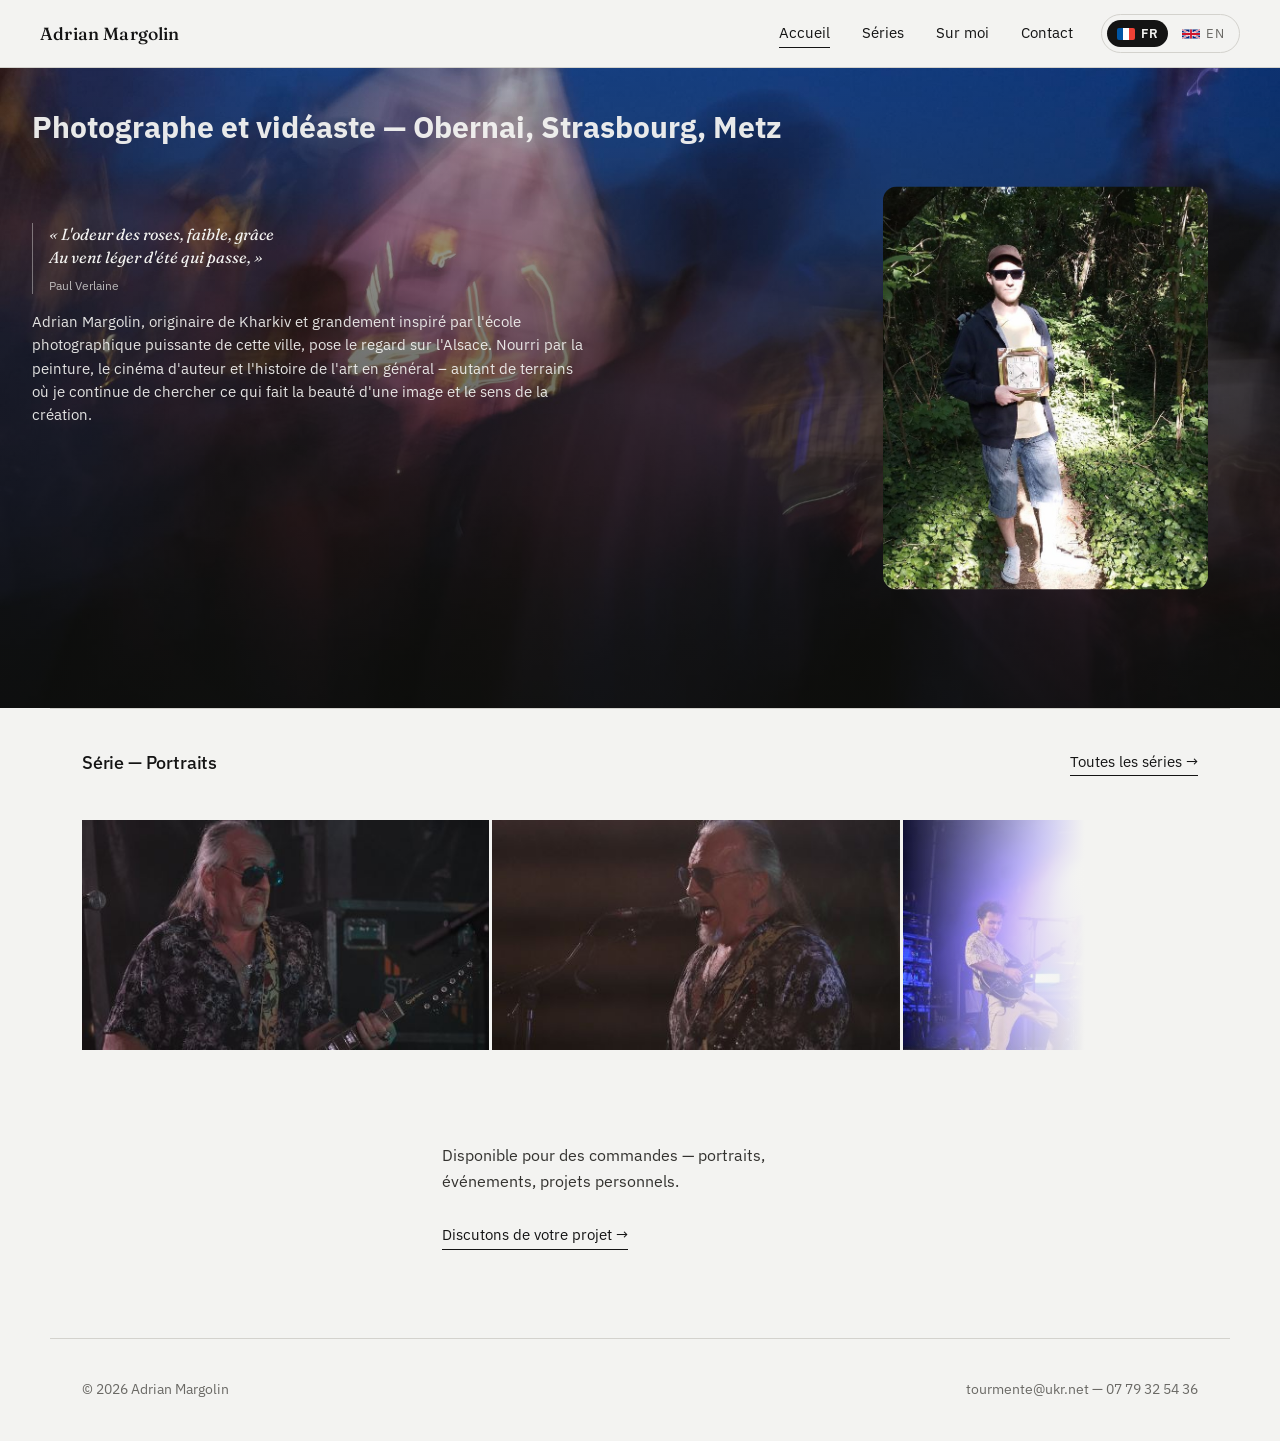
==== index.html @ c422d4ca "Add files via upload" ====
<!doctype html>
<html lang="fr">
<head>
<meta charset="utf-8">
<meta name="viewport" content="width=device-width, initial-scale=1">
<title>Adrian Margolin — Photographe</title>
<meta name="description" content="Adrian Margolin, photographe et vidéaste basé à Obernai, Strasbourg, Metz.">
<link rel="icon" type="image/svg+xml" href="assets/img/favicon.svg">
<link rel="stylesheet" href="assets/css/style.css">
<link rel="stylesheet" href="assets/css/home.css">
</head>
<body>
<script src="assets/js/transition.js"></script>
<script src="assets/js/i18n.js"></script>

<nav class="site-nav">
  <a class="mark" href="index.html">Adrian Margolin</a>
  <div class="nav-links-wrap">
  <ul>
    <li><a href="index.html" aria-current="page"><span data-en="Home">Accueil</span></a></li>
    <li><a href="series.html"><span data-en="Series">Séries</span></a></li>
    <li><a href="apropos.html"><span data-en="About">Sur moi</span></a></li>
    <li><a href="contact.html"><span data-en="Contact">Contact</span></a></li>
  </ul>
  <div class="nav-right">
    <div class="lang-toggle">
      <button type="button" data-lang-btn="fr"><svg class="flag" viewBox="0 0 30 20" aria-hidden="true"><rect width="10" height="20" fill="#0055A4"/><rect x="10" width="10" height="20" fill="#fff"/><rect x="20" width="10" height="20" fill="#EF4135"/></svg><span>FR</span></button>
      <span class="sep">/</span>
      <button type="button" data-lang-btn="en"><svg class="flag" viewBox="0 0 60 30" aria-hidden="true"><rect width="60" height="30" fill="#00247d"/><path d="M0,0 L60,30 M60,0 L0,30" stroke="#fff" stroke-width="6"/><path d="M0,0 L60,30 M60,0 L0,30" stroke="#cf142b" stroke-width="2"/><path d="M30,0 V30 M0,15 H60" stroke="#fff" stroke-width="10"/><path d="M30,0 V30 M0,15 H60" stroke="#cf142b" stroke-width="6"/></svg><span>EN</span></button>
    </div>
  </div>
  </div>
</nav>

<main>

  <figure class="hero-plate" style="background-image:url('photos/portfolio/035-1.jpg');">
    <div class="hero-overlay">
      <p class="role" data-en="Photographer &amp; videographer — Obernai, Strasbourg, Metz">Photographe et vidéaste — Obernai, Strasbourg, Metz</p>
      <div class="hero-quote-row">
        <blockquote class="epigraph">
          « L'odeur des roses, faible, grâce<br>
          Au vent léger d'été qui passe, »
          <span class="attrib">Paul Verlaine</span>
        </blockquote>
        <img class="hero-portrait" src="photos/adrian-portrait-clock.jpg" alt="Adrian Margolin, en forêt" data-en-alt="Adrian Margolin, in the forest">
      </div>
      <p class="bio" data-en="Adrian Margolin, originally from Kharkiv and deeply inspired by that city's powerful photographic school, turns his eye to Alsace. Nourished by painting, arthouse cinema and art history in general — all territories where I keep searching for what makes an image beautiful and gives meaning to creation.">Adrian Margolin, originaire de Kharkiv et grandement inspiré par l'école photographique puissante de cette ville, pose le regard sur l'Alsace. Nourri par la peinture, le cinéma d'auteur et l'histoire de l'art en général – autant de terrains où je continue de chercher ce qui fait la beauté d'une image et le sens de la création.</p>
    </div>
  </figure>

  <section class="contact-sheet container" id="series-teasers"></section>

  <section class="container closing-line">
    <p data-en="Available for commissions — portraits, events, personal projects.">Disponible pour des commandes — portraits, événements, projets personnels.</p>
    <a class="link-arrow" href="contact.html" data-en="Let's talk about your project →">Discutons de votre projet →</a>
  </section>

</main>

<footer class="site-footer container">
  <div class="foot-row">
    <span>© <span id="year"></span> Adrian Margolin</span>
    <span><a href="mailto:tourmente@ukr.net">tourmente@ukr.net</a> — <a href="tel:+33779325436">07 79 32 54 36</a></span>
  </div>
</footer>

<script src="assets/js/main.js"></script>
<script src="assets/js/sprite-chase.js"></script>
<script>
  (function(){
    var SERIES = [
      { id:'portraits', title:'Portraits', titleEn:'Portraits', files:['002','005','009','013'] }
    ];
    var wrap = document.getElementById('series-teasers');
    SERIES.forEach(function(s){
      var block = document.createElement('div');
      block.className = 'series-block';
      var head = document.createElement('div');
      head.className = 'section-head';
      head.innerHTML = '<h2 style="font-size:1.1rem; font-family: var(--font-body); font-weight:500;">' +
        '<span data-en="Series">Série</span> — <span data-en="' + s.titleEn + '">' + s.title + '</span></h2>' +
        '<a class="link-arrow" href="series.html" data-en="All series →">Toutes les séries →</a>';
      block.appendChild(head);
      var viewport = document.createElement('div');
      viewport.className = 'teaser-viewport';
      var strip = document.createElement('a');
      strip.className = 'teaser-row';
      strip.href = 'series.html#viewer:' + s.id;
      s.files.forEach(function(f){
        var fig = document.createElement('div');
        fig.className = 'frame';
        fig.innerHTML = '<img src="photos/teaser/teaser-' + f + '.jpg" alt="" loading="lazy">';
        strip.appendChild(fig);
      });
      viewport.appendChild(strip);
      var fade = document.createElement('div');
      fade.className = 'teaser-fade';
      viewport.appendChild(fade);
      block.appendChild(viewport);
      wrap.appendChild(block);

      // Once the first 3 photos have loaded, clip the viewport so photos
      // 1 and 2 show fully, photo 3 shows only its first half, and the
      // fade covers exactly that trailing half — hinting there's more.
      function sizeViewport(){
        var rowH = strip.clientHeight;
        var imgsIn = strip.querySelectorAll('img');
        if (imgsIn.length < 3 || !rowH) return;
        var w = [];
        for (var k = 0; k < 3; k++){
          var im = imgsIn[k];
          if (!im.naturalWidth || !im.naturalHeight) return;
          w.push(im.naturalWidth * (rowH / im.naturalHeight));
        }
        var cutoff = w[0] + w[1] + (w[2] / 2);
        viewport.style.width = Math.round(cutoff) + 'px';
        fade.style.width = Math.round(w[2] / 2) + 'px';
      }
      var imgs = strip.querySelectorAll('img');
      var remaining = Math.min(3, imgs.length);
      imgs.forEach(function(img, i){
        if (i >= 3) return;
        if (img.complete && img.naturalWidth) { remaining--; if (remaining <= 0) sizeViewport(); }
        else img.addEventListener('load', function(){ remaining--; if (remaining <= 0) sizeViewport(); });
      });
      window.addEventListener('resize', function(){
        viewport.style.width = '';
        requestAnimationFrame(sizeViewport);
      });
    });
    if (window.applyI18n) window.applyI18n(window.siteLang(), wrap);
  })();
</script>
</body>
</html>
---- assets/css/style.css ----
/* =========================================================
   Adrian Margolin — Portfolio photographique
   style.css : réinitialisation, tokens, typographie, nav, footer
   ========================================================= */

@import url('https://fonts.googleapis.com/css2?family=Fraunces:ital,opsz,wght@0,9..144,300;0,9..144,400;0,9..144,500;0,9..144,600;1,9..144,400;1,9..144,500&family=IBM+Plex+Sans:wght@400;500;600&display=swap');

:root{
  /* neutre, classique : le gris très clair porte les images, pas de teinte marketing */
  --ink:        #141414;
  --ink-soft:   #33322f;
  --bone:       #f3f3f1;
  --bone-dim:   #e5e4e0;
  --paper-line: #d3d2cd;
  --stone:      #6a6965;
  --dusk:       #33456b;
  --dusk-dim:   #cfd6e4;

  --font-display: 'Fraunces', Georgia, serif;
  --font-body: 'IBM Plex Sans', -apple-system, sans-serif;

  --measure: 62ch;
  --nav-h: 68px;
}

*, *::before, *::after{ box-sizing: border-box; }

figure{ margin: 0; }

html{ scroll-behavior: smooth; }

body{
  margin:0;
  background: var(--bone);
  color: var(--ink);
  font-family: var(--font-body);
  font-size: 16px;
  line-height: 1.55;
  -webkit-font-smoothing: antialiased;
}

@media (prefers-reduced-motion: reduce){
  html{ scroll-behavior:auto; }
  *, *::before, *::after{ animation-duration: 0.001ms !important; animation-iteration-count: 1 !important; transition-duration: 0.001ms !important; }
}

img{ max-width:100%; display:block; }

a{ color:inherit; text-decoration:none; }

h1,h2,h3{
  font-family: var(--font-display);
  font-weight: 500;
  margin: 0;
  letter-spacing: -0.01em;
}

p{ margin: 0 0 1em; max-width: var(--measure); }

:focus-visible{
  outline: 2px solid var(--dusk);
  outline-offset: 3px;
}

.container{
  max-width: 1180px;
  margin: 0 auto;
  padding: 0 32px;
}

@media (max-width: 640px){
  .container{ padding: 0 20px; }
}

/* ---------- Navigation ---------- */
.site-nav{
  position: relative;
  height: var(--nav-h);
  display:flex;
  align-items:center;
  justify-content:space-between;
  padding: 0 40px;
  border-bottom: 1px solid var(--paper-line);
  background: var(--bone);
  z-index: 200;
}

.site-nav .mark{
  font-family: var(--font-display);
  font-size: 1.1rem;
  font-weight: 500;
  letter-spacing: 0.01em;
}

.site-nav ul{
  list-style:none;
  display:flex;
  gap: 32px;
  margin:0; padding:0;
  font-size: 0.92rem;
}

.site-nav a{
  position:relative;
  padding: 4px 0;
}

.site-nav a::after{
  content:"";
  position:absolute;
  left:0; right:0; bottom:-2px;
  height:1px;
  background: currentColor;
  transform: scaleX(0);
  transform-origin: left;
  transition: transform .3s ease;
}

.site-nav a:hover::after,
.site-nav a[aria-current="page"]::after{
  transform: scaleX(1);
}

@media (max-width: 640px){
  .site-nav{ padding: 0 20px; }
  .site-nav ul{ gap: 18px; font-size: .84rem; }
}

/* ---------- Liens d'action ----------
   Pas de boutons pleins ni de pilules : un lien de texte simple,
   souligné au survol, comme sur un site d'artiste. */
.link-arrow{
  display:inline-flex;
  align-items:baseline;
  gap: 8px;
  font-family: var(--font-body);
  font-size: .95rem;
  color: var(--ink);
  border-bottom: 1px solid var(--ink);
  padding-bottom: 2px;
  transition: opacity .2s ease;
}
.link-arrow:hover{ opacity: .6; }

.link-arrow-light{
  color: var(--bone);
  border-bottom-color: rgba(243,243,241,.6);
}

/* variante conservée pour la visionneuse : discrète, non pleine */
.btn-line{
  display:inline-block;
  padding: 9px 18px;
  font-family: var(--font-body);
  font-size: .86rem;
  color: var(--ink);
  border: 1px solid var(--paper-line);
  border-radius: 999px;
  transition: border-color .2s ease;
}
.btn-line:hover{ border-color: var(--ink); }

/* ---------- Section utilities ---------- */
.eyebrow-plain{
  font-family: var(--font-body);
  font-size: .82rem;
  color: var(--stone);
  margin: 0 0 10px;
}

section{ padding: 96px 0; }

@media (max-width: 720px){
  section{ padding: 64px 0; }
}

.section-head{
  display:flex;
  justify-content:space-between;
  align-items:flex-end;
  gap: 24px;
  margin-bottom: 44px;
}

hr.rule{
  border:none;
  border-top: 1px solid var(--paper-line);
  margin: 0;
}

/* ---------- Footer ----------
   Plat, clair, sans bloc sombre : une ligne de séparation et le nécessaire. */
.site-footer{
  border-top: 1px solid var(--paper-line);
  padding-top: 40px;
  padding-bottom: 40px;
  color: var(--stone);
  font-size: .88rem;
}

.site-footer .foot-row{
  display:flex;
  justify-content:space-between;
  flex-wrap: wrap;
  gap: 14px;
}

.site-footer a:hover{ text-decoration: underline; }

/* ---------- Page header (galerie / contact) ---------- */
.page-head{
  padding: 56px 0 48px;
  border-bottom: 1px solid var(--paper-line);
}

.page-head h1{
  font-size: clamp(2.2rem, 5vw, 3.4rem);
  max-width: 16ch;
}

.page-head .lede{
  margin-top: 18px;
  color: var(--stone);
  font-size: 1.05rem;
  max-width: 52ch;
}

/* ---------- Transition en fondu entre les pages ---------- */
html.fade-ready{
  opacity: 0;
}

html.fade-ready.fade-in{
  opacity: 1;
  transition: opacity 260ms ease;
}

html.fade-ready.fade-out{
  opacity: 0;
  transition: opacity 220ms ease;
}

@media (prefers-reduced-motion: reduce){
  html.fade-ready{ opacity: 1; transition: none !important; }
}

/* ---------- Le photographe qui court après le curseur ---------- */
#cursor-chaser{
  position: fixed;
  top: 0; left: 0;
  width: 46px; height: 74px;
  z-index: 120;
  pointer-events: none;
  background-repeat: no-repeat;
  background-size: auto 100%;
  image-rendering: pixelated;
  will-change: transform;
  display: none;
}

#cursor-chaser.is-active{ display: block; }

/* ---------- Bouton "retour en haut" ---------- */
#back-to-top{
  position: fixed;
  right: 28px;
  bottom: 28px;
  width: 46px;
  height: 46px;
  border-radius: 50%;
  background: var(--ink);
  color: var(--bone);
  border: none;
  display: flex;
  align-items: center;
  justify-content: center;
  cursor: pointer;
  opacity: 0;
  visibility: hidden;
  transform: translateY(10px);
  transition: opacity .25s ease, transform .25s ease, visibility .25s;
  z-index: 150;
  box-shadow: 0 2px 10px rgba(0,0,0,.18);
}

#back-to-top.is-visible{
  opacity: 1;
  visibility: visible;
  transform: translateY(0);
}

#back-to-top svg{ width: 18px; height: 18px; }

@media (max-width: 640px){
  #back-to-top{ right: 16px; bottom: 16px; }
}

/* ---------- Bascule de langue ---------- */
.lang-toggle{
  display: flex;
  align-items: center;
  gap: 4px;
  margin-left: 28px;
  padding: 5px;
  border: 1px solid var(--paper-line);
  border-radius: 999px;
  font-size: .8rem;
}

.lang-toggle button{
  display: inline-flex;
  align-items: center;
  gap: 6px;
  background: none;
  border: none;
  padding: 5px 10px;
  border-radius: 999px;
  cursor: pointer;
  color: var(--stone);
  font-family: var(--font-body);
  font-size: .8rem;
  letter-spacing: .02em;
}

.lang-toggle .flag{
  width: 18px;
  height: 12px;
  border-radius: 2px;
  flex-shrink: 0;
}

.lang-toggle button.is-active{
  color: var(--bone);
  background: var(--ink);
  font-weight: 600;
}

.lang-toggle .sep{ display: none; }

.site-nav .nav-right{
  display: flex;
  align-items: center;
}

.nav-links-wrap{
  display: flex;
  align-items: center;
}

@media (max-width: 640px){
  .lang-toggle{ margin-left: 14px; }
}
---- assets/css/home.css ----
/* =========================================================
   home.css — page d'accueil (sobre, l'image en premier)
   ========================================================= */

.hero-plate{
  width: 100%;
  margin: 0;
  position: relative;
  min-height: 640px;
  background-size: cover;
  background-position: center 40%;
  background-color: var(--ink);
  display: flex;
  flex-direction: column;
  justify-content: flex-start;
}

.hero-overlay{
  position: relative;
  flex: 1;
  padding: 40px 32px 48px;
  background: linear-gradient(to top, rgba(15,16,13,.8) 0%, rgba(15,16,13,.58) 55%, rgba(15,16,13,.25) 100%);
  color: var(--bone);
}

.hero-overlay > *{
  max-width: 760px;
}

.hero-overlay h1{
  font-size: clamp(1.7rem, 4vw, 2.4rem);
  font-weight: 500;
  color: var(--bone);
}

.hero-overlay .role{
  margin-top: 0;
  margin-bottom: 0;
  font-family: var(--font-body);
  font-size: 1.85rem;
  font-weight: 700;
  line-height: 1.3;
  color: rgba(243,243,241,.95);
}

.hero-quote-row{
  display: flex;
  align-items: flex-start;
  gap: 40px;
  margin-top: 4.81rem;
  max-width: 760px;
  width: 100%;
}

.hero-overlay .epigraph{
  margin: 0;
  padding-left: 16px;
  border-left: 1px solid rgba(243,243,241,.4);
  font-family: var(--font-display);
  font-style: italic;
  font-size: 1rem;
  line-height: 1.42;
  color: var(--bone);
  flex: 1;
  max-width: 38ch;
}

.hero-overlay .epigraph .attrib{
  display:block;
  margin-top: 8px;
  font-family: var(--font-body);
  font-style: normal;
  font-size: .76rem;
  color: rgba(243,243,241,.7);
}

.hero-portrait{
  position: absolute;
  top: 50%;
  right: 72px;
  transform: translateY(-50%);
  width: 325px;
  height: 403px;
  object-fit: cover;
  object-position: 50% 22%;
  border-radius: 14px;
}


.hero-overlay .bio{
  margin-top: 16px;
  color: rgba(243,243,241,.92);
  max-width: 62ch;
  font-size: .94rem;
}

@media (max-width: 640px){
  .hero-overlay{ padding: 22px 20px 60px; }
  .hero-overlay .role{ font-size: 1.35rem; }
  .hero-quote-row{ flex-direction: column-reverse; align-items: flex-start; gap: 12px; margin-top: 3.51rem; }
  .hero-portrait{ position: static; transform: none; width: 195px; height: 248px; margin: 0; }
}

/* ---------- Planche contact ---------- */
.contact-sheet{
  padding-top: 40px;
  padding-bottom: 84px;
  border-top: 1px solid var(--paper-line);
}

.series-block{ margin-bottom: 34px; }
.series-block:last-child{ margin-bottom: 0; }

.sheet-scroller{
  display:flex;
  gap: 3px;
  overflow: hidden;
}

.frame{
  position: relative;
  flex: 0 0 auto;
  width: 220px;
  aspect-ratio: 3/2;
  overflow:hidden;
  background: var(--ink);
}

.frame img{
  width:100%; height:100%;
  object-fit: cover;
  display:block;
}

.teaser-viewport{
  position: relative;
  overflow: hidden;
  max-width: 100%;
}

.teaser-row{
  text-decoration:none;
  display:flex;
  height: 230px;
  gap: 3px;
}

.teaser-row .frame{
  position: relative;
  flex: 0 0 auto;
  width: auto;
  height: 100%;
  aspect-ratio: unset;
  overflow:hidden;
  background: var(--ink);
}

.teaser-row .frame img{
  width:auto; height:100%;
  object-fit: contain;
  display:block;
}

/* Fade over the right edge of the viewport, hinting there's more to see */
.teaser-fade{
  position:absolute;
  top:0; right:0; bottom:0;
  width: 90px;
  pointer-events:none;
  background: linear-gradient(to right, rgba(255,255,255,0) 0%, var(--bone) 92%);
}

@media (max-width: 640px){
  .teaser-row{ height: 170px; }
  .teaser-viewport{ max-width: 100%; }
}

.frame .fnum{
  position:absolute;
  left: 9px; bottom: 7px;
  font-family: var(--font-body);
  font-size: .7rem;
  letter-spacing: .03em;
  color: rgba(243,243,241,.9);
  text-shadow: 0 1px 4px rgba(0,0,0,.6);
}

@media (max-width: 640px){
  .frame{ width: 158px; }
}

/* ---------- Ligne de clôture ---------- */
.closing-line{
  padding-top: 8px;
  padding-bottom: 88px;
  color: var(--ink-soft);
  font-size: 1.02rem;
  max-width: 46ch;
}

.closing-line .link-arrow{ margin-top: 14px; }
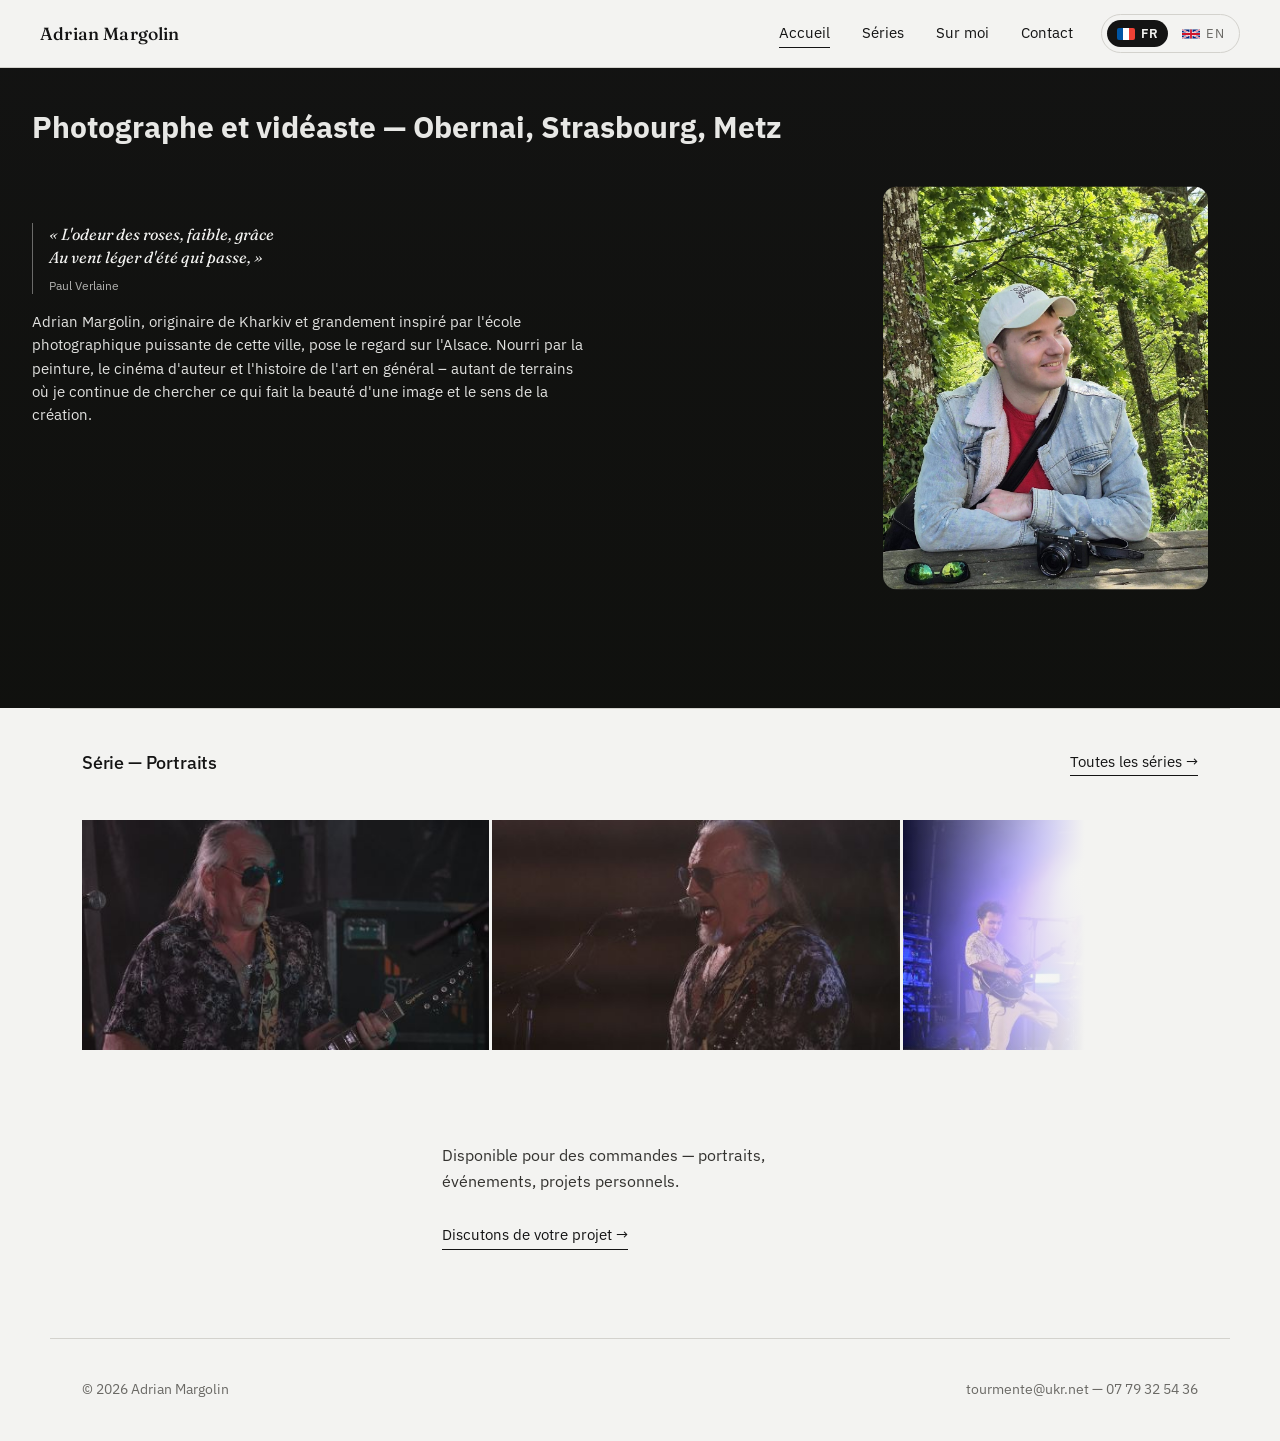
==== commit 9569cf38: "Update hero image and portrait in index.html" ====
--- a/index.html
+++ b/index.html
@@ -34,7 +34,7 @@
 
 <main>
 
-  <figure class="hero-plate" style="background-image:url('photos/portfolio/035-1.jpg');">
+  <figure class="hero-plate" style="background-image:url('photos/hero-normandie.jpg');">
     <div class="hero-overlay">
       <p class="role" data-en="Photographer &amp; videographer — Obernai, Strasbourg, Metz">Photographe et vidéaste — Obernai, Strasbourg, Metz</p>
       <div class="hero-quote-row">
@@ -43,7 +43,7 @@
           Au vent léger d'été qui passe, »
           <span class="attrib">Paul Verlaine</span>
         </blockquote>
-        <img class="hero-portrait" src="photos/adrian-portrait-clock.jpg" alt="Adrian Margolin, en forêt" data-en-alt="Adrian Margolin, in the forest">
+        <img class="hero-portrait" src="photos/adrian-portrait.jpg" alt="Adrian Margolin, appareil photo à la main" data-en-alt="Adrian Margolin, holding a camera">
       </div>
       <p class="bio" data-en="Adrian Margolin, originally from Kharkiv and deeply inspired by that city's powerful photographic school, turns his eye to Alsace. Nourished by painting, arthouse cinema and art history in general — all territories where I keep searching for what makes an image beautiful and gives meaning to creation.">Adrian Margolin, originaire de Kharkiv et grandement inspiré par l'école photographique puissante de cette ville, pose le regard sur l'Alsace. Nourri par la peinture, le cinéma d'auteur et l'histoire de l'art en général – autant de terrains où je continue de chercher ce qui fait la beauté d'une image et le sens de la création.</p>
     </div>
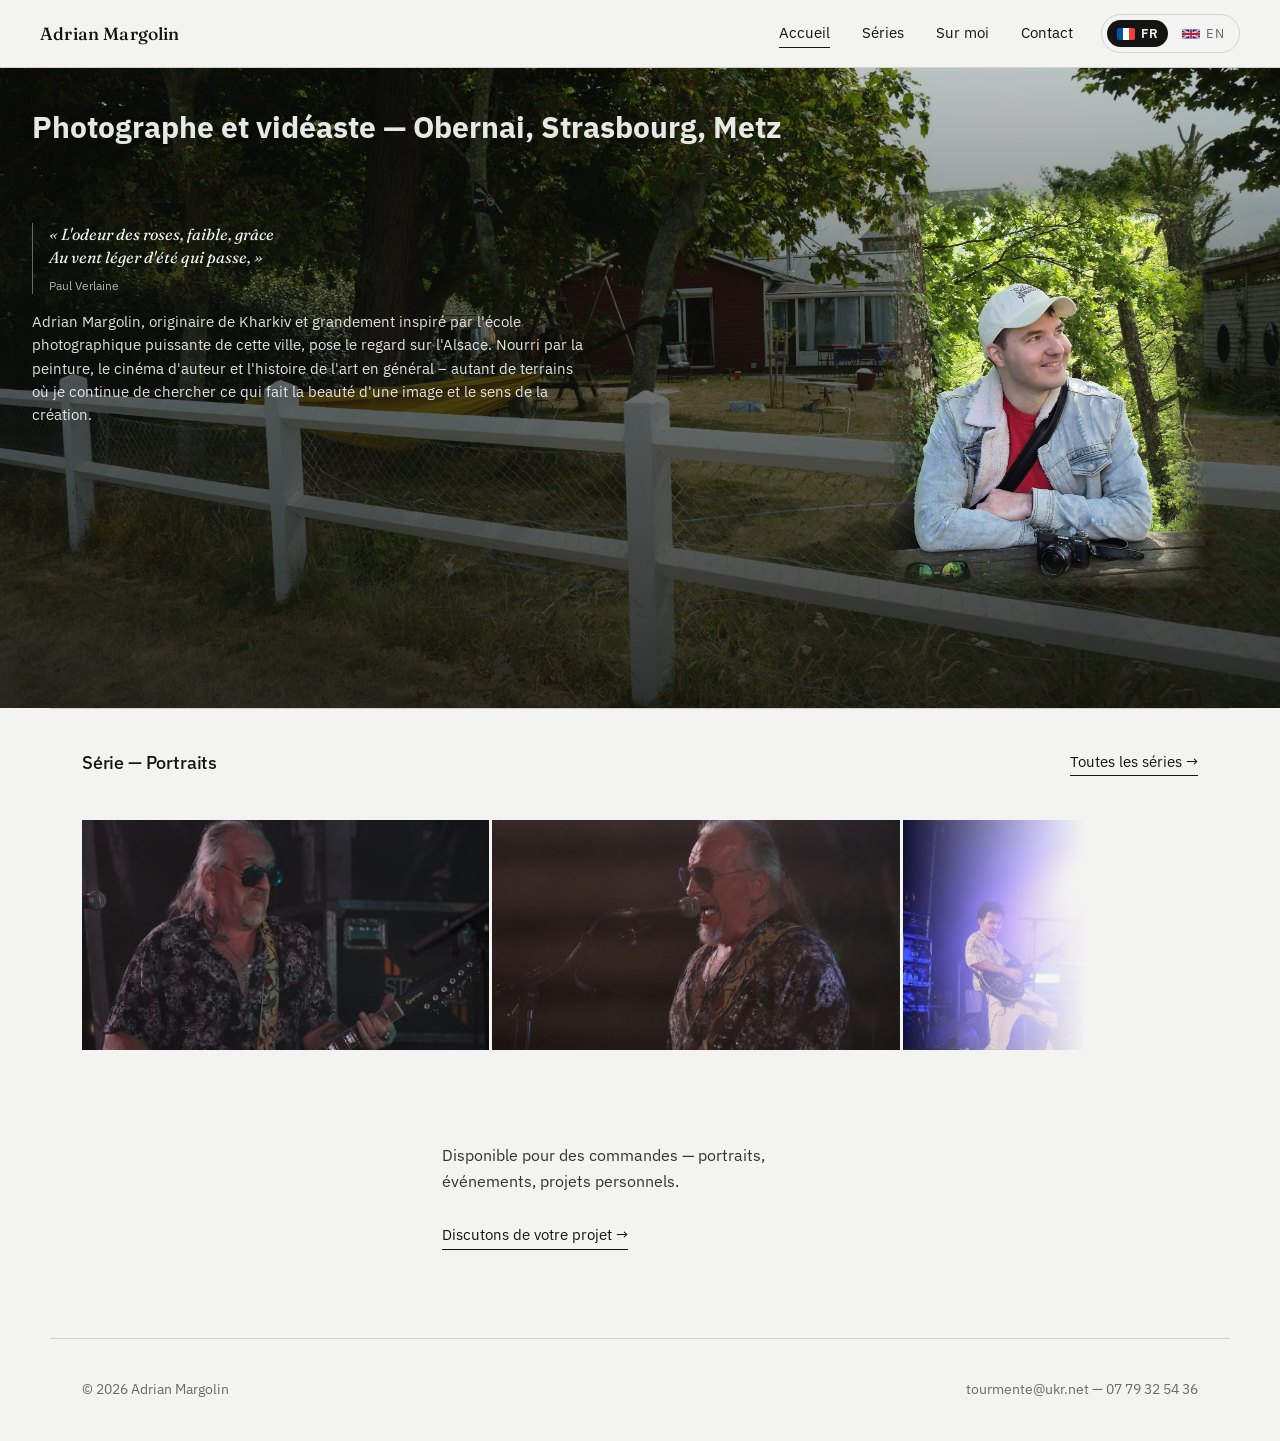
==== commit b06a3bbc: "Add files via upload" ====
--- a/index.html
+++ b/index.html
@@ -3,8 +3,8 @@
 <head>
 <meta charset="utf-8">
 <meta name="viewport" content="width=device-width, initial-scale=1">
-<title>Adrian Margolin — Photographe</title>
-<meta name="description" content="Adrian Margolin, photographe et vidéaste basé à Obernai, Strasbourg, Metz.">
+<title>Adrian Margolin, photographe — Obernai, Strasbourg, Metz</title>
+<meta name="description" content="Adrian Margolin, photographe et vidéaste à Obernai, Strasbourg et Metz. Portfolio : portraits, abstraction, Normandie.">
 <link rel="icon" type="image/svg+xml" href="assets/img/favicon.svg">
 <link rel="stylesheet" href="assets/css/style.css">
 <link rel="stylesheet" href="assets/css/home.css">
@@ -36,7 +36,7 @@
 
   <figure class="hero-plate" style="background-image:url('photos/hero-normandie.jpg');">
     <div class="hero-overlay">
-      <p class="role" data-en="Photographer &amp; videographer — Obernai, Strasbourg, Metz">Photographe et vidéaste — Obernai, Strasbourg, Metz</p>
+      <h1 class="role" style="letter-spacing:normal" data-en="Photographer &amp; videographer — Obernai, Strasbourg, Metz">Photographe et vidéaste — Obernai, Strasbourg, Metz</h1>
       <div class="hero-quote-row">
         <blockquote class="epigraph">
           « L'odeur des roses, faible, grâce<br>
--- a/assets/css/home.css
+++ b/assets/css/home.css
@@ -83,7 +83,18 @@
   height: 403px;
   object-fit: cover;
   object-position: 50% 22%;
-  border-radius: 14px;
+  /* Bords flous : la photo se fond progressivement dans le fond.
+     Pour un flou plus large, augmente --feather-x / --feather-y ; pour des bords nets, supprime les 5 lignes mask. */
+  --feather-x: 14%;
+  --feather-y: 8%;
+  -webkit-mask-image:
+    linear-gradient(to right, transparent 0, #000 var(--feather-x), #000 calc(100% - var(--feather-x)), transparent 100%),
+    linear-gradient(to bottom, transparent 0, #000 var(--feather-y), #000 calc(100% - var(--feather-y)), transparent 100%);
+  -webkit-mask-composite: source-in;
+  mask-image:
+    linear-gradient(to right, transparent 0, #000 var(--feather-x), #000 calc(100% - var(--feather-x)), transparent 100%),
+    linear-gradient(to bottom, transparent 0, #000 var(--feather-y), #000 calc(100% - var(--feather-y)), transparent 100%);
+  mask-composite: intersect;
 }
 
 
